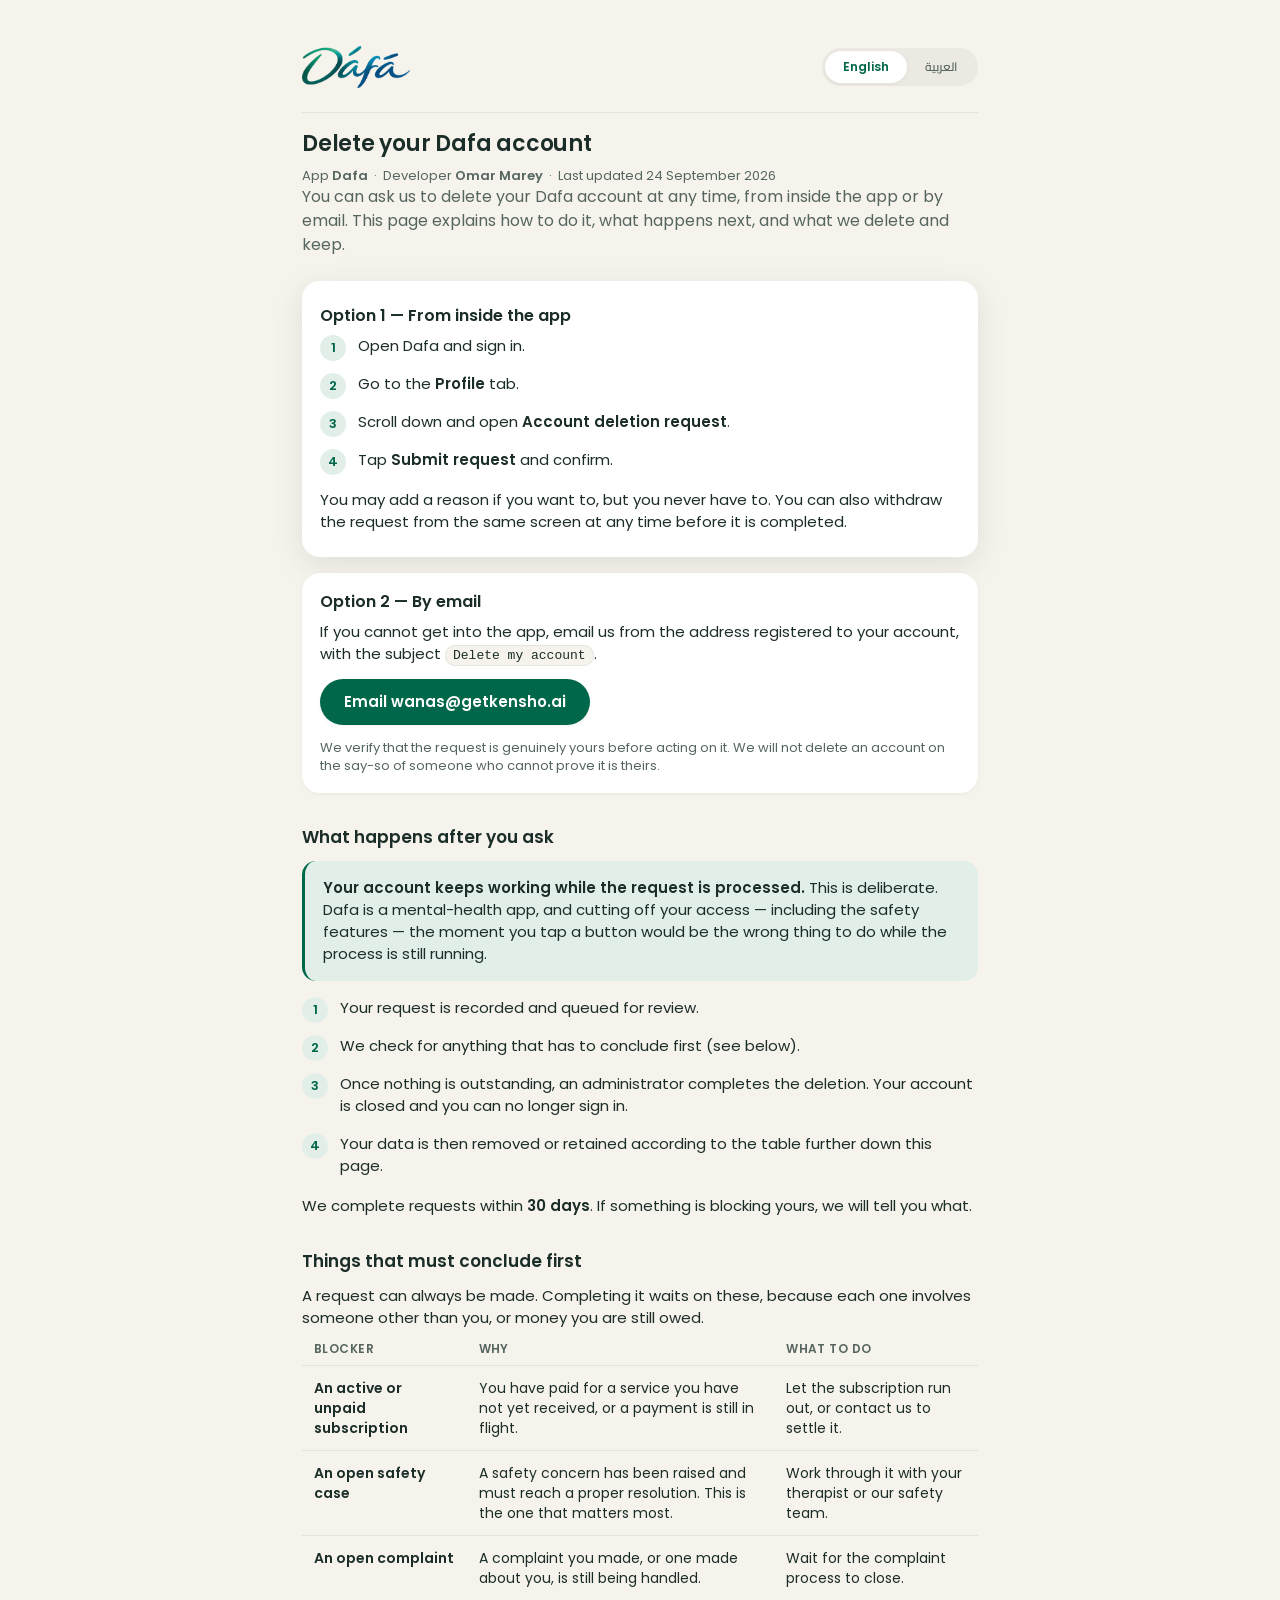
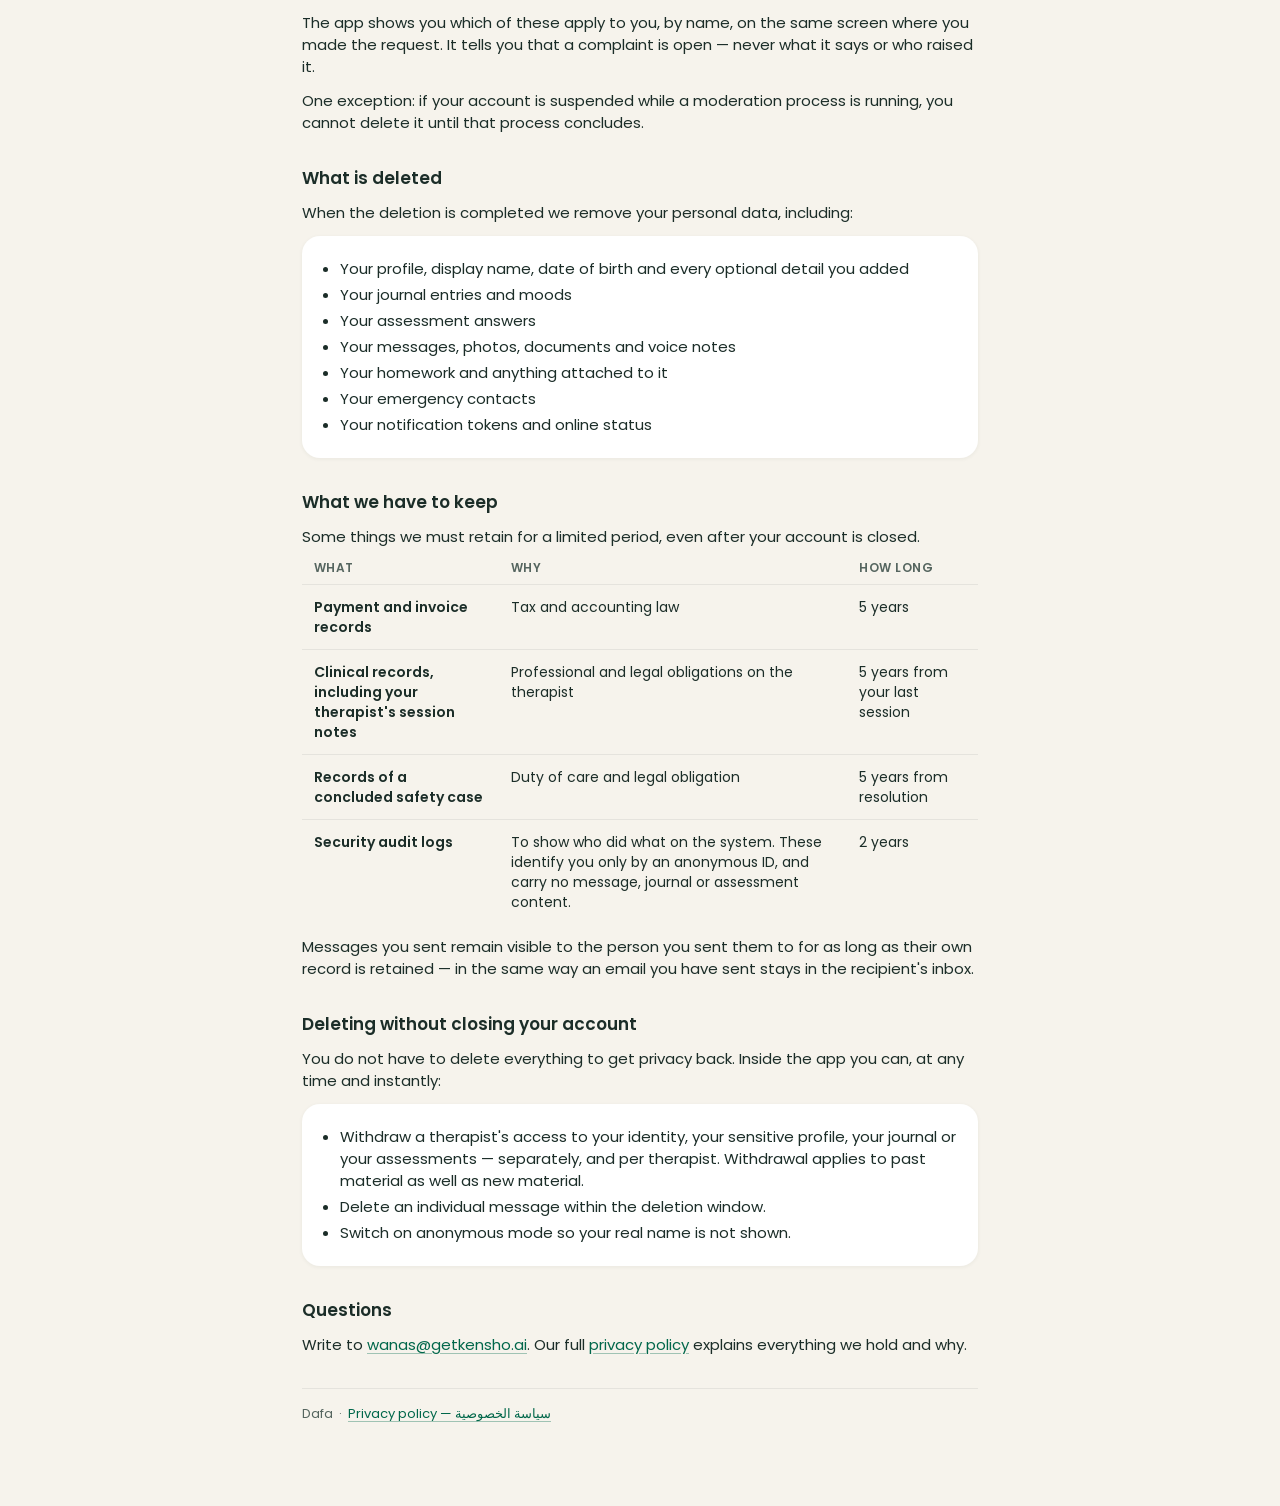
==== delete-account.html @ 66e3c52b "feat(brand): §200 — the product is Dafa: one BrandMark kit component draws the new wordmark (header)" ====
<!doctype html>
<html lang="en" dir="ltr">
<head>
<meta charset="utf-8">
<meta name="viewport" content="width=device-width, initial-scale=1">
<title>Dafa — Delete your account</title>
<meta name="description" content="How to request deletion of your Dafa account and what happens to your data afterwards.">
<meta name="theme-color" content="#F6F3EC">
<link rel="stylesheet" href="style.css">
</head>
<body>
<div class="wrap">

<header class="masthead">
  <a class="brand" href="index.html">
    <img src="dafa-wordmark.png" alt="Dafa" width="309" height="120">
  </a>
  <div class="segmented" role="group" aria-label="Language">
    <button id="btn-en" aria-pressed="true" onclick="setLang('en')">English</button>
    <button id="btn-ar" aria-pressed="false" onclick="setLang('ar')">العربية</button>
  </div>
</header>

<!-- ══════════════════════════ ENGLISH ══════════════════════════ -->
<div class="lang on" id="en">

<h1>Delete your Dafa account</h1>
<p class="meta">App <strong>Dafa</strong> &nbsp;·&nbsp; Developer <strong>Omar Marey</strong> &nbsp;·&nbsp; Last updated 24 September 2026</p>

<p class="lede">You can ask us to delete your Dafa account at any time, from inside the app or by email. This page explains how to do it, what happens next, and what we delete and keep.</p>

<div class="card hero">
  <h3>Option 1 — From inside the app</h3>
  <ol class="steps">
    <li>Open Dafa and sign in.</li>
    <li>Go to the <strong>Profile</strong> tab.</li>
    <li>Scroll down and open <strong>Account deletion request</strong>.</li>
    <li>Tap <strong>Submit request</strong> and confirm.</li>
  </ol>
  <p style="margin-top:18px">You may add a reason if you want to, but you never have to. You can also withdraw the request from the same screen at any time before it is completed.</p>
</div>

<div class="card">
  <h3>Option 2 — By email</h3>
  <p>If you cannot get into the app, email us from the address registered to your account, with the subject <code>Delete my account</code>.</p>
  <p><a class="btn" href="mailto:wanas@getkensho.ai?subject=Delete%20my%20account">Email wanas@getkensho.ai</a></p>
  <p class="meta" style="margin-top:14px">We verify that the request is genuinely yours before acting on it. We will not delete an account on the say-so of someone who cannot prove it is theirs.</p>
</div>

<h2>What happens after you ask</h2>

<div class="callout good">
  <p><strong>Your account keeps working while the request is processed.</strong> This is deliberate. Dafa is a mental-health app, and cutting off your access — including the safety features — the moment you tap a button would be the wrong thing to do while the process is still running.</p>
</div>

<ol class="steps">
  <li>Your request is recorded and queued for review.</li>
  <li>We check for anything that has to conclude first (see below).</li>
  <li>Once nothing is outstanding, an administrator completes the deletion. Your account is closed and you can no longer sign in.</li>
  <li>Your data is then removed or retained according to the table further down this page.</li>
</ol>

<p style="margin-top:18px">We complete requests within <strong>30 days</strong>. If something is blocking yours, we will tell you what.</p>

<h2>Things that must conclude first</h2>
<p>A request can always be made. Completing it waits on these, because each one involves someone other than you, or money you are still owed.</p>
<table>
  <thead><tr><th>Blocker</th><th>Why</th><th>What to do</th></tr></thead>
  <tbody>
    <tr>
      <td>An active or unpaid subscription</td>
      <td>You have paid for a service you have not yet received, or a payment is still in flight.</td>
      <td>Let the subscription run out, or contact us to settle it.</td>
    </tr>
    <tr>
      <td>An open safety case</td>
      <td>A safety concern has been raised and must reach a proper resolution. This is the one that matters most.</td>
      <td>Work through it with your therapist or our safety team.</td>
    </tr>
    <tr>
      <td>An open complaint</td>
      <td>A complaint you made, or one made about you, is still being handled.</td>
      <td>Wait for the complaint process to close.</td>
    </tr>
  </tbody>
</table>
<p>The app shows you which of these apply to you, by name, on the same screen where you made the request. It tells you that a complaint is open — never what it says or who raised it.</p>
<p>One exception: if your account is suspended while a moderation process is running, you cannot delete it until that process concludes.</p>

<h2>What is deleted</h2>
<p>When the deletion is completed we remove your personal data, including:</p>
<div class="card">
  <ul>
    <li>Your profile, display name, date of birth and every optional detail you added</li>
    <li>Your journal entries and moods</li>
    <li>Your assessment answers</li>
    <li>Your messages, photos, documents and voice notes</li>
    <li>Your homework and anything attached to it</li>
    <li>Your emergency contacts</li>
    <li>Your notification tokens and online status</li>
  </ul>
</div>

<h2>What we have to keep</h2>
<p>Some things we must retain for a limited period, even after your account is closed.</p>
<table>
  <thead><tr><th>What</th><th>Why</th><th>How long</th></tr></thead>
  <tbody>
    <tr><td>Payment and invoice records</td><td>Tax and accounting law</td><td>5 years</td></tr>
    <tr><td>Clinical records, including your therapist's session notes</td><td>Professional and legal obligations on the therapist</td><td>5 years from your last session</td></tr>
    <tr><td>Records of a concluded safety case</td><td>Duty of care and legal obligation</td><td>5 years from resolution</td></tr>
    <tr><td>Security audit logs</td><td>To show who did what on the system. These identify you only by an anonymous ID, and carry no message, journal or assessment content.</td><td>2 years</td></tr>
  </tbody>
</table>

<p>Messages you sent remain visible to the person you sent them to for as long as their own record is retained — in the same way an email you have sent stays in the recipient's inbox.</p>

<h2>Deleting without closing your account</h2>
<p>You do not have to delete everything to get privacy back. Inside the app you can, at any time and instantly:</p>
<div class="card">
  <ul>
    <li>Withdraw a therapist's access to your identity, your sensitive profile, your journal or your assessments — separately, and per therapist. Withdrawal applies to past material as well as new material.</li>
    <li>Delete an individual message within the deletion window.</li>
    <li>Switch on anonymous mode so your real name is not shown.</li>
  </ul>
</div>

<h2>Questions</h2>
<p>Write to <a href="mailto:wanas@getkensho.ai">wanas@getkensho.ai</a>. Our full <a href="privacy-policy.html">privacy policy</a> explains everything we hold and why.</p>

</div>

<!-- ══════════════════════════ ARABIC ══════════════════════════ -->
<div class="lang" id="ar" dir="rtl" lang="ar">

<h1>حذف حسابك في Dafa</h1>
<p class="meta">التطبيق <strong>Dafa</strong> &nbsp;·&nbsp; المطوّر <strong>عمر مرعي</strong> &nbsp;·&nbsp; آخر تحديث ٢٤ سبتمبر ٢٠٢٦</p>

<p class="lede">يمكنك أن تطلب منا حذف حسابك في Dafa في أي وقت، من داخل التطبيق أو عبر البريد الإلكتروني. توضح هذه الصفحة كيف تفعل ذلك، وماذا يحدث بعده، وما الذي نحذفه وما الذي نحتفظ به.</p>

<div class="card hero">
  <h3>الطريقة الأولى — من داخل التطبيق</h3>
  <ol class="steps">
    <li>افتح Dafa وسجّل الدخول.</li>
    <li>انتقل إلى تبويب <strong>الملف الشخصي</strong>.</li>
    <li>انزل لأسفل وافتح <strong>طلب حذف الحساب</strong>.</li>
    <li>اضغط <strong>قدّم الطلب</strong> ثم أكّد.</li>
  </ol>
  <p style="margin-top:18px">يمكنك إضافة سبب إن أردت، لكنك لست مضطرًا أبدًا. ويمكنك كذلك سحب الطلب من الشاشة نفسها في أي وقت قبل اكتماله.</p>
</div>

<div class="card">
  <h3>الطريقة الثانية — عبر البريد الإلكتروني</h3>
  <p>إذا تعذّر عليك الدخول إلى التطبيق، راسلنا من البريد المسجّل في حسابك وليكن الموضوع <code>حذف حسابي</code>.</p>
  <p><a class="btn" href="mailto:wanas@getkensho.ai?subject=%D8%AD%D8%B0%D9%81%20%D8%AD%D8%B3%D8%A7%D8%A8%D9%8A">راسلنا على wanas@getkensho.ai</a></p>
  <p class="meta" style="margin-top:14px">ونتحقق من أن الطلب صادر منك فعلًا قبل تنفيذه. فلن نحذف حسابًا بناءً على كلام شخص لا يستطيع إثبات أنه صاحبه.</p>
</div>

<h2>ماذا يحدث بعد طلبك</h2>

<div class="callout good">
  <p><strong>يظل حسابك يعمل أثناء معالجة الطلب.</strong> وهذا مقصود. Dafa تطبيق للصحة النفسية، وقطع وصولك — بما في ذلك خصائص السلامة — بمجرد ضغطك على زر سيكون تصرفًا خاطئًا والإجراء ما زال جاريًا.</p>
</div>

<ol class="steps">
  <li>يُسجَّل طلبك ويُدرَج للمراجعة.</li>
  <li>نتحقق مما يجب أن ينتهي أولًا (انظر أدناه).</li>
  <li>وحين لا يتبقى شيء معلّق، يُتِم أحد المشرفين الحذف. يُغلق حسابك ولن تستطيع تسجيل الدخول بعدها.</li>
  <li>ثم تُحذف بياناتك أو يُحتفظ بها وفق الجدول الوارد أسفل هذه الصفحة.</li>
</ol>

<p style="margin-top:18px">ونُتِم الطلبات خلال <strong>٣٠ يومًا</strong>. وإن كان هناك ما يعطّل طلبك، فسنخبرك به.</p>

<h2>ما يجب أن ينتهي أولًا</h2>
<p>يمكن تقديم الطلب دائمًا. أما إتمامه فينتظر هذه الأمور، لأن كلًّا منها يخص شخصًا آخر غيرك أو مالًا ما زال مستحقًا لك.</p>
<table>
  <thead><tr><th>المعطِّل</th><th>السبب</th><th>ما ينبغي فعله</th></tr></thead>
  <tbody>
    <tr>
      <td>اشتراك ساري أو غير مسدد</td>
      <td>دفعت مقابل خدمة لم تحصل عليها بعد، أو هناك عملية دفع ما زالت جارية.</td>
      <td>اترك الاشتراك ينتهي، أو تواصل معنا لتسويته.</td>
    </tr>
    <tr>
      <td>حالة سلامة مفتوحة</td>
      <td>أُثيرت مسألة تتعلق بالسلامة ويجب أن تصل إلى خاتمة سليمة. وهذا هو الأهم بينها.</td>
      <td>استكملها مع معالجك أو مع فريق السلامة لدينا.</td>
    </tr>
    <tr>
      <td>شكوى مفتوحة</td>
      <td>شكوى قدّمتها أنت أو قُدِّمت بشأنك وما زالت قيد المعالجة.</td>
      <td>انتظر إغلاق إجراء الشكوى.</td>
    </tr>
  </tbody>
</table>
<p>ويعرض لك التطبيق أيًّا من هذه ينطبق عليك، بالاسم، على الشاشة نفسها التي قدّمت منها الطلب. فيخبرك بأن هناك شكوى مفتوحة — لا بما ورد فيها ولا بمن قدّمها.</p>
<p>واستثناء واحد: إذا كان حسابك موقوفًا أثناء إجراء إشرافي، فلن تتمكن من حذفه حتى ينتهي ذلك الإجراء.</p>

<h2>ما يُحذف</h2>
<p>عند إتمام الحذف نزيل بياناتك الشخصية، ومنها:</p>
<div class="card">
  <ul>
    <li>ملفك الشخصي واسم العرض وتاريخ الميلاد وكل تفصيل اختياري أضفته</li>
    <li>تدوينات يومياتك وحالاتك المزاجية</li>
    <li>إجابات تقييماتك</li>
    <li>رسائلك وصورك ومستنداتك ورسائلك الصوتية</li>
    <li>واجباتك وما أُرفق بها</li>
    <li>جهات اتصال الطوارئ الخاصة بك</li>
    <li>رموز الإشعارات وحالة اتصالك</li>
  </ul>
</div>

<h2>ما يلزمنا الاحتفاظ به</h2>
<p>هناك أمور يلزمنا الاحتفاظ بها مدةً محددة، حتى بعد إغلاق حسابك.</p>
<table>
  <thead><tr><th>ما هو</th><th>السبب</th><th>المدة</th></tr></thead>
  <tbody>
    <tr><td>سجلات الدفع والفواتير</td><td>القانون الضريبي والمحاسبي</td><td>٥ سنوات</td></tr>
    <tr><td>السجلات الإكلينيكية، ومنها ملاحظات جلسات معالجك</td><td>التزامات مهنية وقانونية على المعالج</td><td>٥ سنوات من آخر جلسة</td></tr>
    <tr><td>سجلات حالة سلامة منتهية</td><td>واجب الرعاية والتزام قانوني</td><td>٥ سنوات من إغلاقها</td></tr>
    <tr><td>سجلات التدقيق الأمنية</td><td>لبيان من فعل ماذا في النظام. وهي لا تعرّفك إلا بمعرّف مجهول، ولا تحتوي على نص رسائل أو يوميات أو تقييمات.</td><td>سنتان</td></tr>
  </tbody>
</table>

<p>وتبقى الرسائل التي أرسلتها ظاهرة لمن أرسلتها إليه ما دام سجله هو محفوظًا، تمامًا كرسالة بريد أرسلتها فبقيت في بريد المستلم.</p>

<h2>الحذف دون إغلاق الحساب</h2>
<p>لست مضطرًا لحذف كل شيء لتستعيد خصوصيتك. فداخل التطبيق يمكنك، في أي وقت وفورًا:</p>
<div class="card">
  <ul>
    <li>سحب وصول معالج إلى هويتك أو ملفك الحساس أو يومياتك أو تقييماتك — كلٌّ على حدة، ولكل معالج بمفرده. والسحب يسري على ما مضى كما على الجديد.</li>
    <li>حذف رسالة بعينها خلال مهلة الحذف.</li>
    <li>تفعيل الوضع المجهول فلا يظهر اسمك الحقيقي.</li>
  </ul>
</div>

<h2>استفسارات</h2>
<p>راسلنا على <a href="mailto:wanas@getkensho.ai">wanas@getkensho.ai</a>. وتشرح <a href="privacy-policy.html">سياسة الخصوصية</a> الكاملة كل ما نحتفظ به وسببه.</p>

</div>

<footer>
  <p>Dafa &nbsp;·&nbsp; <a href="privacy-policy.html">Privacy policy — سياسة الخصوصية</a></p>
</footer>

</div>

<script>
function setLang(code) {
  document.querySelectorAll('.lang').forEach(function (el) {
    el.classList.toggle('on', el.id === code);
  });
  document.getElementById('btn-en').setAttribute('aria-pressed', String(code === 'en'));
  document.getElementById('btn-ar').setAttribute('aria-pressed', String(code === 'ar'));
  document.documentElement.lang = code;
  document.documentElement.dir = code === 'ar' ? 'rtl' : 'ltr';
  try { localStorage.setItem('dafa-legal-lang', code); } catch (e) { /* private mode */ }
}
try {
  var saved = localStorage.getItem('dafa-legal-lang');
  if (saved === 'ar' || saved === 'en') setLang(saved);
  else if ((navigator.language || '').slice(0, 2) === 'ar') setLang('ar');
} catch (e) { /* private mode */ }
</script>

</body>
</html>
---- style.css ----
/* ============================================================================
   Dafa legal pages — the app's design system, on the web.

   Ported from src/theme/tokens.ts and src/theme/typography.ts rather than
   re-invented, so a member who taps through from the app lands somewhere that
   looks like the app: cream screen, white cards, emerald accent, Cairo for
   Arabic and Poppins for Latin, the same 18px card radius and 22px screen
   padding, the same three elevations.

   Light only, because the app is. There is no dark theme to match.
   ========================================================================= */

@import url('https://fonts.googleapis.com/css2?family=Cairo:wght@400;500;600;700&family=Poppins:wght@400;500;600&display=swap');

:root {
  /* colours — tokens.ts */
  --emerald: #00674A;
  --emerald-soft: #E2EFE9;
  --ocean: #08567D;
  --ocean-soft: #E4EDF3;
  --coral: #E9826B;
  --coral-deep: #C75B45;
  --coral-soft: #FBEAE4;
  --cream: #F6F3EC;
  --card: #FFFFFF;
  --ink: #1B2D28;
  --slate: #55655F;          /* secondary text — the AA-corrected `muted` */
  --alert: #B04A33;          /* emergency / destructive */
  --live: #2FA968;
  --line: rgba(27, 45, 40, 0.08);

  /* spacing — tokens.ts */
  --sp-xs: 4px;
  --sp-sm: 8px;
  --sp-md: 12px;
  --sp-lg: 16px;
  --sp-xl: 24px;
  --sp-xxl: 32px;
  --sp-card: 18px;
  --sp-screen: 22px;

  /* radii — tokens.ts */
  --r-sm: 10px;
  --r-md: 14px;
  --r-lg: 18px;
  --r-xl: 24px;
  --r-pill: 999px;

  /* elevation — shadows.raised / .soft */
  --e-raised: 0 1px 4px rgba(27, 45, 40, 0.06);
  --e-soft: 0 8px 30px rgba(27, 45, 40, 0.10);

  --font-latin: 'Poppins', -apple-system, BlinkMacSystemFont, 'Segoe UI', Roboto, sans-serif;
  --font-arabic: 'Cairo', 'Segoe UI', Tahoma, sans-serif;
}

* { box-sizing: border-box; }

html { -webkit-text-size-adjust: 100%; }

body {
  margin: 0;
  background: var(--cream);
  color: var(--ink);
  font-family: var(--font-latin);
  /* typeScale.body — 15/22 */
  font-size: 15px;
  line-height: 22px;
  font-weight: 400;
}

[dir='rtl'] body,
body[dir='rtl'],
.lang[dir='rtl'] { font-family: var(--font-arabic); }

.wrap {
  max-width: 720px;
  margin: 0 auto;
  padding: var(--sp-screen) var(--sp-screen) 72px;
}

/* ── masthead ─────────────────────────────────────────────────────────── */

/* Logo at the reading edge, language switch at the far edge, on one baseline.
   `wrap` rather than a breakpoint: the two simply stack when they stop fitting,
   which is also what happens in Arabic where the switch label is wider. */
.masthead {
  display: flex;
  align-items: center;
  justify-content: space-between;
  flex-wrap: wrap;
  gap: var(--sp-md) var(--sp-lg);
  padding: var(--sp-xl) 0 var(--sp-xl);
  margin-bottom: var(--sp-sm);
  border-bottom: 1px solid var(--line);
}

/* The wordmark carries the name, so no text sits beside it. Height is fixed
   and width follows the 520:149 aspect, so the logo never reflows the header. */
.brand {
  display: inline-block;
  line-height: 0;
}

.brand img {
  height: 42px;
  width: auto;
  display: block;
}

/* The mark is directional-neutral, but the header should still start from the
   reading edge in both directions — the flow handles that on its own. */
@media (max-width: 560px) {
  .brand img { height: 36px; }
}

/* segmented control — mirrors the app's Segmented */
.segmented {
  display: inline-flex;
  background: rgba(27, 45, 40, 0.05);
  border-radius: var(--r-pill);
  padding: 3px;
  flex: none;
}

.segmented button {
  font-family: inherit;
  /* typeScale.micro */
  font-size: 12px;
  line-height: 16px;
  font-weight: 600;
  padding: 8px 18px;
  border: 0;
  border-radius: var(--r-pill);
  background: transparent;
  color: var(--slate);
  cursor: pointer;
  transition: background 0.15s ease, color 0.15s ease;
}

.segmented button[aria-pressed='true'] {
  background: var(--card);
  color: var(--emerald);
  box-shadow: var(--e-raised);
}

.segmented button:last-child { font-family: var(--font-arabic); }

/* ── type ─────────────────────────────────────────────────────────────── */

h1 {
  /* typeScale.screenTitle — 22/30 bold */
  font-size: 22px;
  line-height: 30px;
  font-weight: 600;
  margin: var(--sp-lg) 0 var(--sp-sm);
  letter-spacing: -0.01em;
}

[dir='rtl'] h1 { font-weight: 700; }

h2 {
  /* typeScale.sectionTitle — 17/24 bold */
  font-size: 17px;
  line-height: 24px;
  font-weight: 600;
  margin: var(--sp-xxl) 0 var(--sp-md);
}

[dir='rtl'] h2 { font-weight: 700; }

h3 {
  /* typeScale.cardTitle — 16/22 */
  font-size: 16px;
  line-height: 22px;
  font-weight: 600;
  margin: var(--sp-xl) 0 var(--sp-sm);
}

p { margin: 0 0 var(--sp-md); }

.meta {
  /* typeScale.meta — 13/18 */
  font-size: 13px;
  line-height: 18px;
  color: var(--slate);
  margin: 0;
}

.lede {
  font-size: 16px;
  line-height: 24px;
  color: var(--slate);
  margin: 0 0 var(--sp-xl);
}

strong { font-weight: 600; }

a {
  color: var(--emerald);
  text-decoration-color: rgba(0, 103, 74, 0.35);
  text-underline-offset: 3px;
}

a:hover { text-decoration-color: var(--emerald); }

ol, ul {
  padding-inline-start: 20px;
  margin: 0 0 var(--sp-md);
}

li { margin: var(--sp-xs) 0; }

code {
  font-family: ui-monospace, SFMono-Regular, Menlo, monospace;
  font-size: 13px;
  background: var(--cream);
  border: 1px solid var(--line);
  border-radius: var(--r-sm);
  padding: 2px 7px;
}

/* ── card ─────────────────────────────────────────────────────────────── */

.card {
  background: var(--card);
  border-radius: var(--r-lg);
  padding: var(--sp-card);
  box-shadow: var(--e-raised);
  margin: 0 0 var(--sp-lg);
}

.card > :last-child { margin-bottom: 0; }
.card h2 { margin-top: 0; }
.card h3:first-child { margin-top: 0; }

.card.hero {
  box-shadow: var(--e-soft);
  padding: var(--sp-xl) var(--sp-card);
}

/* ── callouts ─────────────────────────────────────────────────────────── */

.callout {
  border-radius: var(--r-md);
  padding: var(--sp-lg) var(--sp-card);
  margin: 0 0 var(--sp-lg);
  border-inline-start: 3px solid var(--slate);
  background: var(--card);
}

.callout > :last-child { margin-bottom: 0; }

.callout.alert {
  background: var(--coral-soft);
  border-inline-start-color: var(--alert);
  color: var(--ink);
}

.callout.good {
  background: var(--emerald-soft);
  border-inline-start-color: var(--emerald);
}

.callout.info {
  background: var(--ocean-soft);
  border-inline-start-color: var(--ocean);
}

/* ── rows (the app's ValueRow, as a table) ────────────────────────────── */

table {
  width: 100%;
  border-collapse: collapse;
  margin: 0 0 var(--sp-md);
  font-size: 14px;
  line-height: 20px;
}

thead th {
  /* typeScale.micro — field labels */
  font-size: 12px;
  line-height: 16px;
  font-weight: 600;
  text-transform: uppercase;
  letter-spacing: 0.04em;
  color: var(--slate);
  text-align: start;
  padding: 0 var(--sp-md) var(--sp-sm);
  border-bottom: 1px solid var(--line);
}

tbody td {
  padding: var(--sp-md);
  text-align: start;
  vertical-align: top;
  border-bottom: 1px solid var(--line);
}

tbody tr:last-child td { border-bottom: 0; }

tbody td:first-child { font-weight: 600; }

/* ── chips ────────────────────────────────────────────────────────────── */

.chip {
  display: inline-block;
  font-size: 12px;
  line-height: 16px;
  font-weight: 600;
  padding: 5px 12px;
  border-radius: var(--r-pill);
  background: var(--emerald-soft);
  color: var(--emerald);
}

.chip.warn { background: var(--coral-soft); color: var(--alert); }
.chip.neutral { background: rgba(27, 45, 40, 0.05); color: var(--slate); }

/* ── steps ────────────────────────────────────────────────────────────── */

.steps {
  list-style: none;
  padding: 0;
  margin: 0;
  counter-reset: step;
}

.steps li {
  position: relative;
  padding-inline-start: 38px;
  margin: 0 0 var(--sp-lg);
  counter-increment: step;
}

.steps li:last-child { margin-bottom: 0; }

.steps li::before {
  content: counter(step);
  position: absolute;
  inset-inline-start: 0;
  top: 0;
  width: 26px;
  height: 26px;
  border-radius: var(--r-pill);
  background: var(--emerald-soft);
  color: var(--emerald);
  font-size: 13px;
  font-weight: 600;
  display: grid;
  place-items: center;
}

/* ── button ───────────────────────────────────────────────────────────── */

.btn {
  display: inline-block;
  /* typeScale.action — 15/20 bold */
  font-size: 15px;
  line-height: 20px;
  font-weight: 600;
  padding: 13px 24px;
  border-radius: var(--r-pill);
  background: var(--emerald);
  color: #fff;
  text-decoration: none;
  box-shadow: var(--e-raised);
}

.btn:hover { background: #00543C; }

/* ── footer ───────────────────────────────────────────────────────────── */

footer {
  margin-top: var(--sp-xxl);
  padding-top: var(--sp-lg);
  border-top: 1px solid var(--line);
  color: var(--slate);
  font-size: 13px;
  line-height: 18px;
}

/* ── language panes ───────────────────────────────────────────────────── */

.lang { display: none; }
.lang.on { display: block; }

/* Cairo sits smaller on the line than Poppins at the same size. */
.lang[dir='rtl'] { font-size: 16px; line-height: 26px; }
.lang[dir='rtl'] .meta { font-size: 14px; line-height: 20px; }
.lang[dir='rtl'] table { font-size: 15px; line-height: 24px; }

@media (max-width: 560px) {
  :root { --sp-screen: 16px; }
  h1 { font-size: 21px; line-height: 29px; }
  table { font-size: 13px; line-height: 19px; }
  thead th, tbody td { padding-inline: var(--sp-sm); }
}

@media print {
  body { background: #fff; }
  .segmented, footer { display: none; }
  .card, .callout { box-shadow: none; border: 1px solid var(--line); }
  .lang { display: block !important; }
}
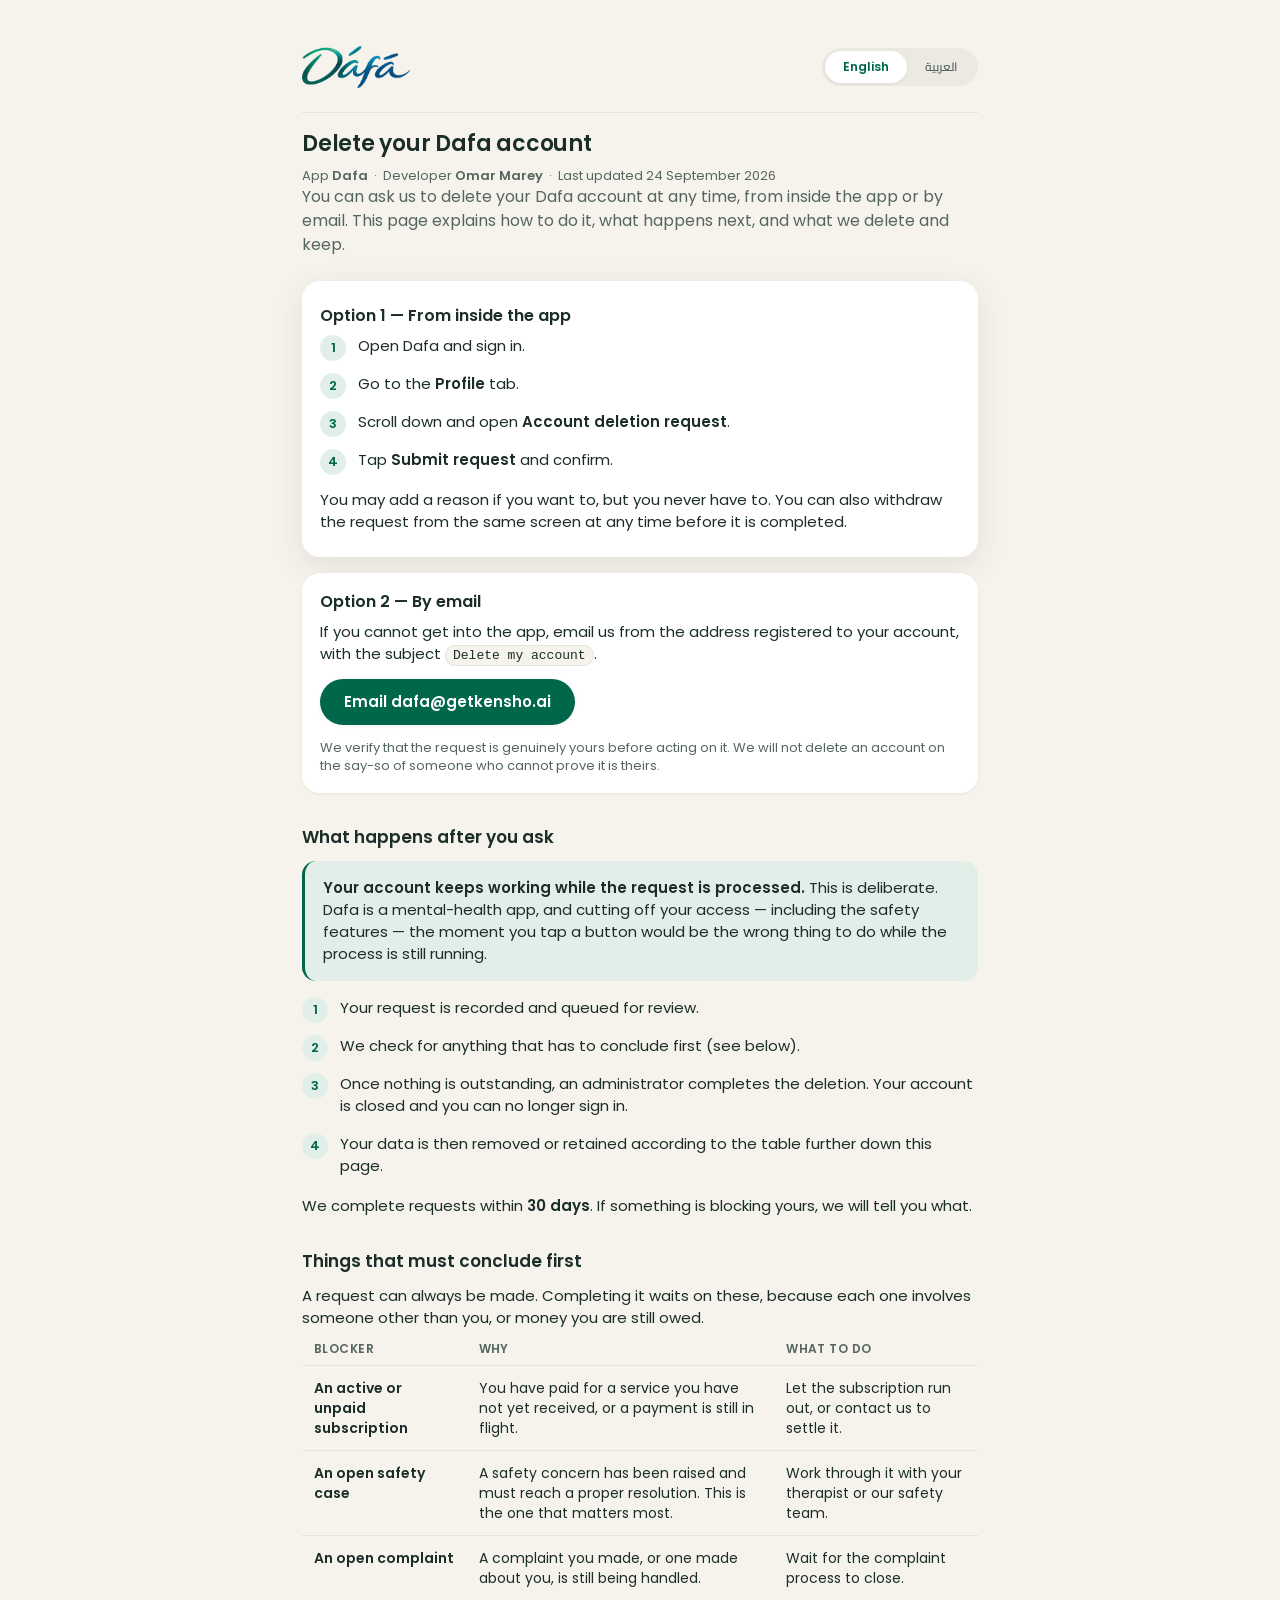
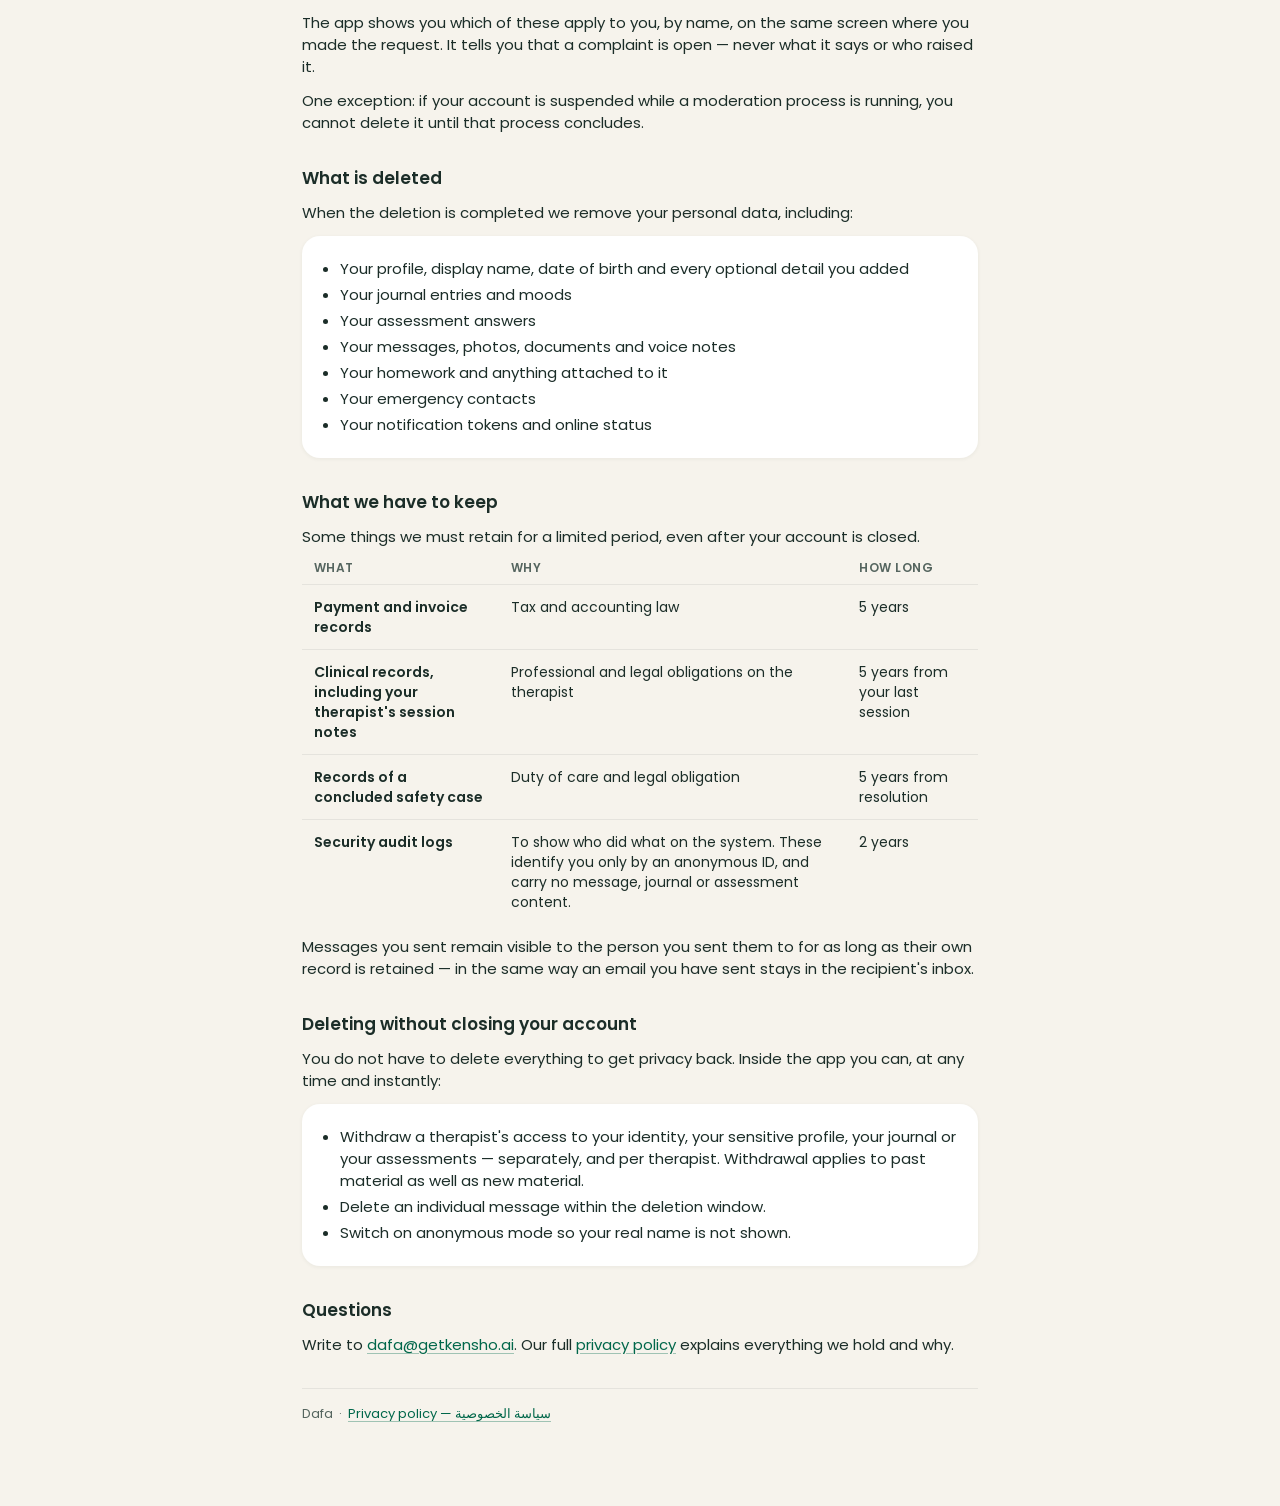
==== commit c02b3dc1: "docs(legal): the contact mailbox is dafa@getkensho.ai — the privacy policy, account deletion and ind" ====
--- a/delete-account.html
+++ b/delete-account.html
@@ -43,7 +43,7 @@
 <div class="card">
   <h3>Option 2 — By email</h3>
   <p>If you cannot get into the app, email us from the address registered to your account, with the subject <code>Delete my account</code>.</p>
-  <p><a class="btn" href="mailto:wanas@getkensho.ai?subject=Delete%20my%20account">Email wanas@getkensho.ai</a></p>
+  <p><a class="btn" href="mailto:dafa@getkensho.ai?subject=Delete%20my%20account">Email dafa@getkensho.ai</a></p>
   <p class="meta" style="margin-top:14px">We verify that the request is genuinely yours before acting on it. We will not delete an account on the say-so of someone who cannot prove it is theirs.</p>
 </div>
 
@@ -126,7 +126,7 @@
 </div>
 
 <h2>Questions</h2>
-<p>Write to <a href="mailto:wanas@getkensho.ai">wanas@getkensho.ai</a>. Our full <a href="privacy-policy.html">privacy policy</a> explains everything we hold and why.</p>
+<p>Write to <a href="mailto:dafa@getkensho.ai">dafa@getkensho.ai</a>. Our full <a href="privacy-policy.html">privacy policy</a> explains everything we hold and why.</p>
 
 </div>
 
@@ -152,7 +152,7 @@
 <div class="card">
   <h3>الطريقة الثانية — عبر البريد الإلكتروني</h3>
   <p>إذا تعذّر عليك الدخول إلى التطبيق، راسلنا من البريد المسجّل في حسابك وليكن الموضوع <code>حذف حسابي</code>.</p>
-  <p><a class="btn" href="mailto:wanas@getkensho.ai?subject=%D8%AD%D8%B0%D9%81%20%D8%AD%D8%B3%D8%A7%D8%A8%D9%8A">راسلنا على wanas@getkensho.ai</a></p>
+  <p><a class="btn" href="mailto:dafa@getkensho.ai?subject=%D8%AD%D8%B0%D9%81%20%D8%AD%D8%B3%D8%A7%D8%A8%D9%8A">راسلنا على dafa@getkensho.ai</a></p>
   <p class="meta" style="margin-top:14px">ونتحقق من أن الطلب صادر منك فعلًا قبل تنفيذه. فلن نحذف حسابًا بناءً على كلام شخص لا يستطيع إثبات أنه صاحبه.</p>
 </div>
 
@@ -235,7 +235,7 @@
 </div>
 
 <h2>استفسارات</h2>
-<p>راسلنا على <a href="mailto:wanas@getkensho.ai">wanas@getkensho.ai</a>. وتشرح <a href="privacy-policy.html">سياسة الخصوصية</a> الكاملة كل ما نحتفظ به وسببه.</p>
+<p>راسلنا على <a href="mailto:dafa@getkensho.ai">dafa@getkensho.ai</a>. وتشرح <a href="privacy-policy.html">سياسة الخصوصية</a> الكاملة كل ما نحتفظ به وسببه.</p>
 
 </div>
 
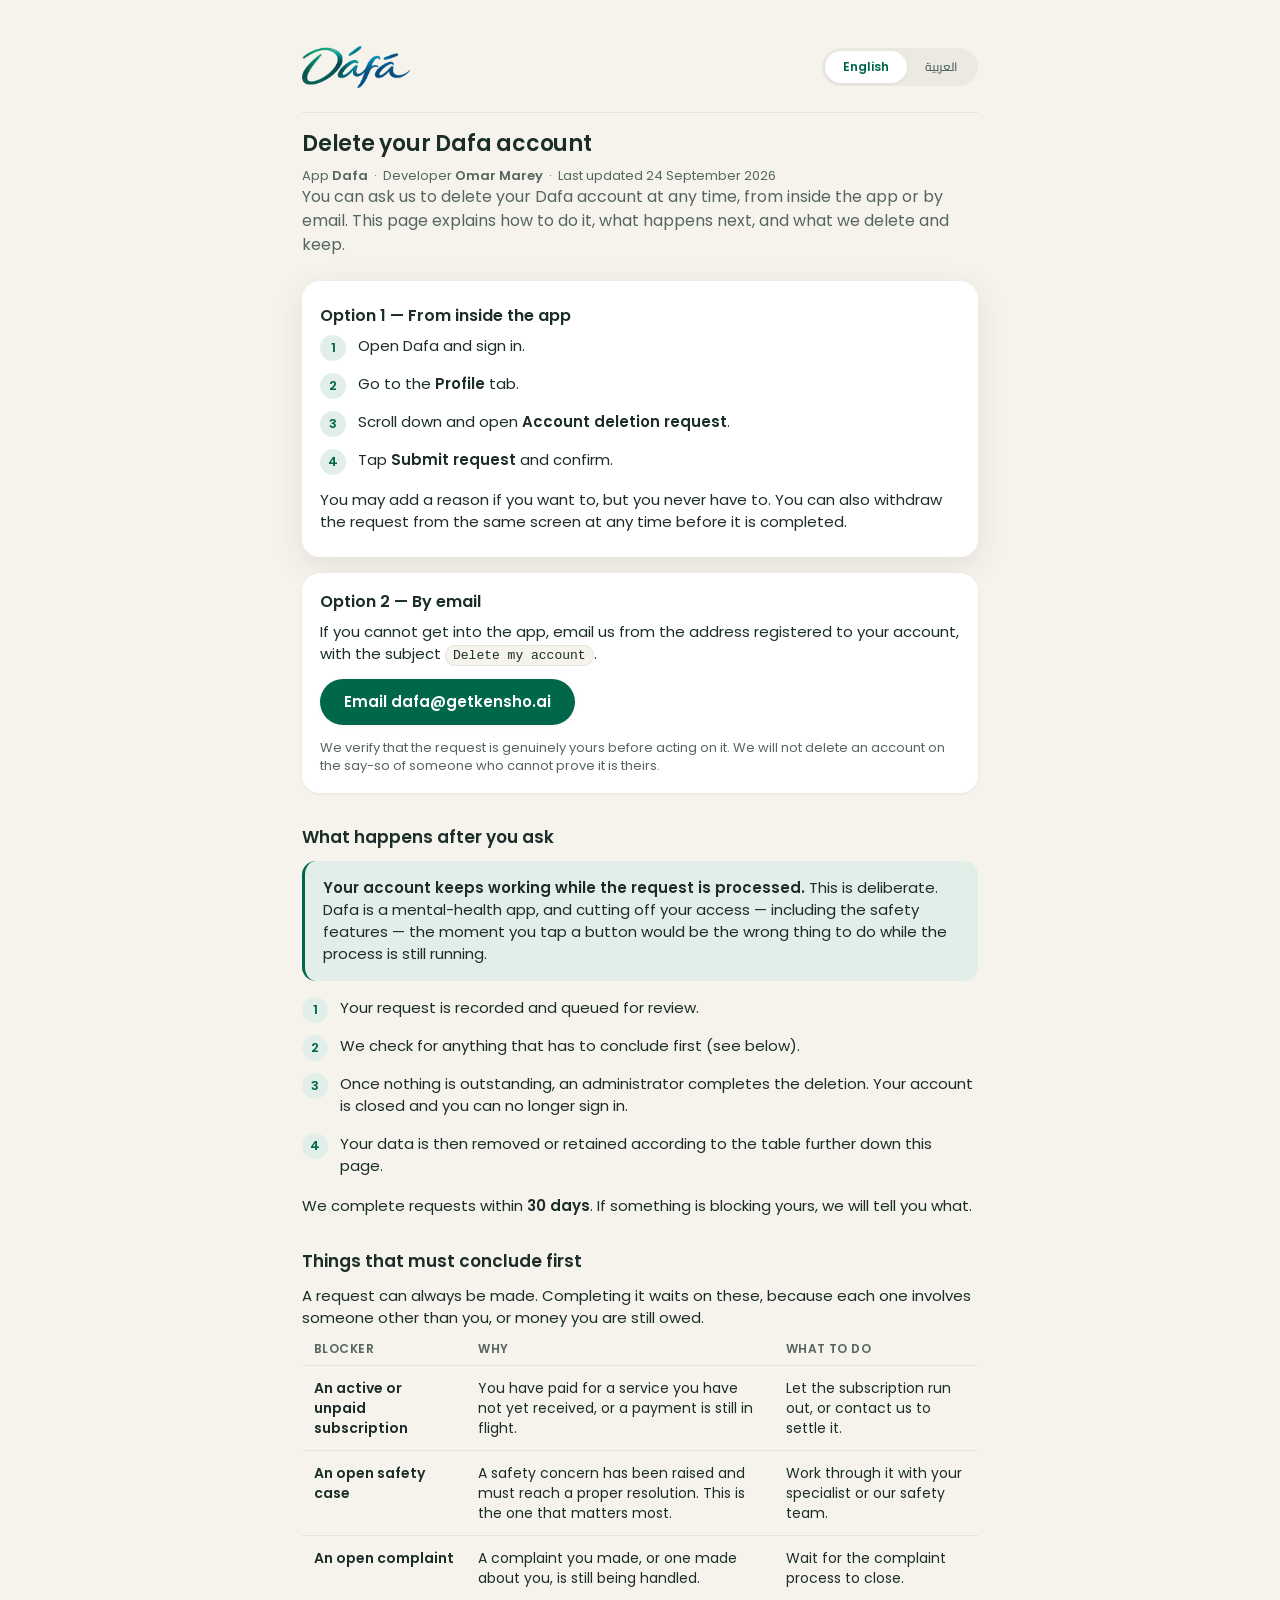
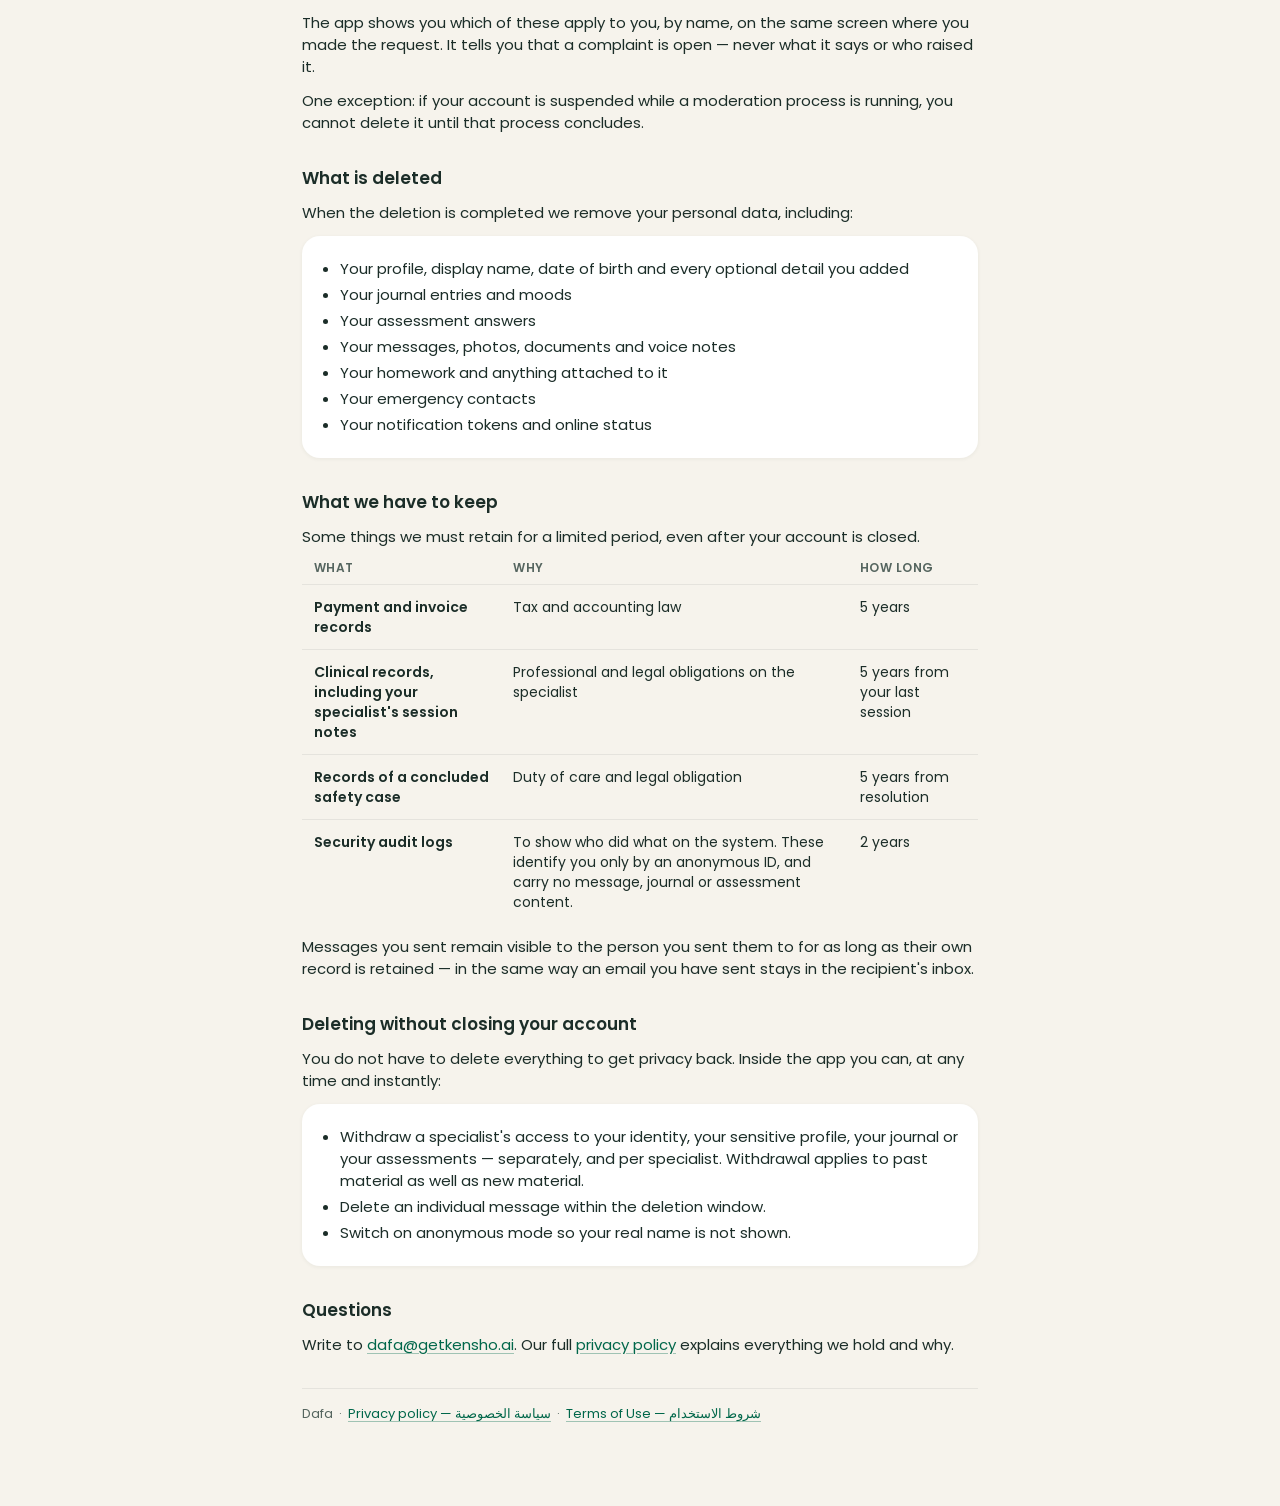
==== commit dcff9208: "docs(legal): §221 — terms of use filled in with the owner's answers (independent specialists; no ref" ====
--- a/delete-account.html
+++ b/delete-account.html
@@ -75,7 +75,7 @@
     <tr>
       <td>An open safety case</td>
       <td>A safety concern has been raised and must reach a proper resolution. This is the one that matters most.</td>
-      <td>Work through it with your therapist or our safety team.</td>
+      <td>Work through it with your specialist or our safety team.</td>
     </tr>
     <tr>
       <td>An open complaint</td>
@@ -107,7 +107,7 @@
   <thead><tr><th>What</th><th>Why</th><th>How long</th></tr></thead>
   <tbody>
     <tr><td>Payment and invoice records</td><td>Tax and accounting law</td><td>5 years</td></tr>
-    <tr><td>Clinical records, including your therapist's session notes</td><td>Professional and legal obligations on the therapist</td><td>5 years from your last session</td></tr>
+    <tr><td>Clinical records, including your specialist's session notes</td><td>Professional and legal obligations on the specialist</td><td>5 years from your last session</td></tr>
     <tr><td>Records of a concluded safety case</td><td>Duty of care and legal obligation</td><td>5 years from resolution</td></tr>
     <tr><td>Security audit logs</td><td>To show who did what on the system. These identify you only by an anonymous ID, and carry no message, journal or assessment content.</td><td>2 years</td></tr>
   </tbody>
@@ -119,7 +119,7 @@
 <p>You do not have to delete everything to get privacy back. Inside the app you can, at any time and instantly:</p>
 <div class="card">
   <ul>
-    <li>Withdraw a therapist's access to your identity, your sensitive profile, your journal or your assessments — separately, and per therapist. Withdrawal applies to past material as well as new material.</li>
+    <li>Withdraw a specialist's access to your identity, your sensitive profile, your journal or your assessments — separately, and per specialist. Withdrawal applies to past material as well as new material.</li>
     <li>Delete an individual message within the deletion window.</li>
     <li>Switch on anonymous mode so your real name is not shown.</li>
   </ul>
@@ -184,7 +184,7 @@
     <tr>
       <td>حالة سلامة مفتوحة</td>
       <td>أُثيرت مسألة تتعلق بالسلامة ويجب أن تصل إلى خاتمة سليمة. وهذا هو الأهم بينها.</td>
-      <td>استكملها مع معالجك أو مع فريق السلامة لدينا.</td>
+      <td>استكملها مع متخصصك أو مع فريق السلامة لدينا.</td>
     </tr>
     <tr>
       <td>شكوى مفتوحة</td>
@@ -216,7 +216,7 @@
   <thead><tr><th>ما هو</th><th>السبب</th><th>المدة</th></tr></thead>
   <tbody>
     <tr><td>سجلات الدفع والفواتير</td><td>القانون الضريبي والمحاسبي</td><td>٥ سنوات</td></tr>
-    <tr><td>السجلات الإكلينيكية، ومنها ملاحظات جلسات معالجك</td><td>التزامات مهنية وقانونية على المعالج</td><td>٥ سنوات من آخر جلسة</td></tr>
+    <tr><td>السجلات الإكلينيكية، ومنها ملاحظات جلسات متخصصك</td><td>التزامات مهنية وقانونية على المتخصص</td><td>٥ سنوات من آخر جلسة</td></tr>
     <tr><td>سجلات حالة سلامة منتهية</td><td>واجب الرعاية والتزام قانوني</td><td>٥ سنوات من إغلاقها</td></tr>
     <tr><td>سجلات التدقيق الأمنية</td><td>لبيان من فعل ماذا في النظام. وهي لا تعرّفك إلا بمعرّف مجهول، ولا تحتوي على نص رسائل أو يوميات أو تقييمات.</td><td>سنتان</td></tr>
   </tbody>
@@ -228,7 +228,7 @@
 <p>لست مضطرًا لحذف كل شيء لتستعيد خصوصيتك. فداخل التطبيق يمكنك، في أي وقت وفورًا:</p>
 <div class="card">
   <ul>
-    <li>سحب وصول معالج إلى هويتك أو ملفك الحساس أو يومياتك أو تقييماتك — كلٌّ على حدة، ولكل معالج بمفرده. والسحب يسري على ما مضى كما على الجديد.</li>
+    <li>سحب وصول متخصص إلى هويتك أو ملفك الحساس أو يومياتك أو تقييماتك — كلٌّ على حدة، ولكل متخصص بمفرده. والسحب يسري على ما مضى كما على الجديد.</li>
     <li>حذف رسالة بعينها خلال مهلة الحذف.</li>
     <li>تفعيل الوضع المجهول فلا يظهر اسمك الحقيقي.</li>
   </ul>
@@ -240,7 +240,7 @@
 </div>
 
 <footer>
-  <p>Dafa &nbsp;·&nbsp; <a href="privacy-policy.html">Privacy policy — سياسة الخصوصية</a></p>
+  <p>Dafa &nbsp;·&nbsp; <a href="privacy-policy.html">Privacy policy — سياسة الخصوصية</a> &nbsp;·&nbsp; <a href="terms.html">Terms of Use — شروط الاستخدام</a></p>
 </footer>
 
 </div>
@@ -257,8 +257,11 @@
   try { localStorage.setItem('dafa-legal-lang', code); } catch (e) { /* private mode */ }
 }
 try {
+  // §221: the app opens a page with #ar or #en, its reader's language.
+  var asked = location.hash.slice(1);
   var saved = localStorage.getItem('dafa-legal-lang');
-  if (saved === 'ar' || saved === 'en') setLang(saved);
+  if (asked === 'ar' || asked === 'en') setLang(asked);
+  else if (saved === 'ar' || saved === 'en') setLang(saved);
   else if ((navigator.language || '').slice(0, 2) === 'ar') setLang('ar');
 } catch (e) { /* private mode */ }
 </script>
